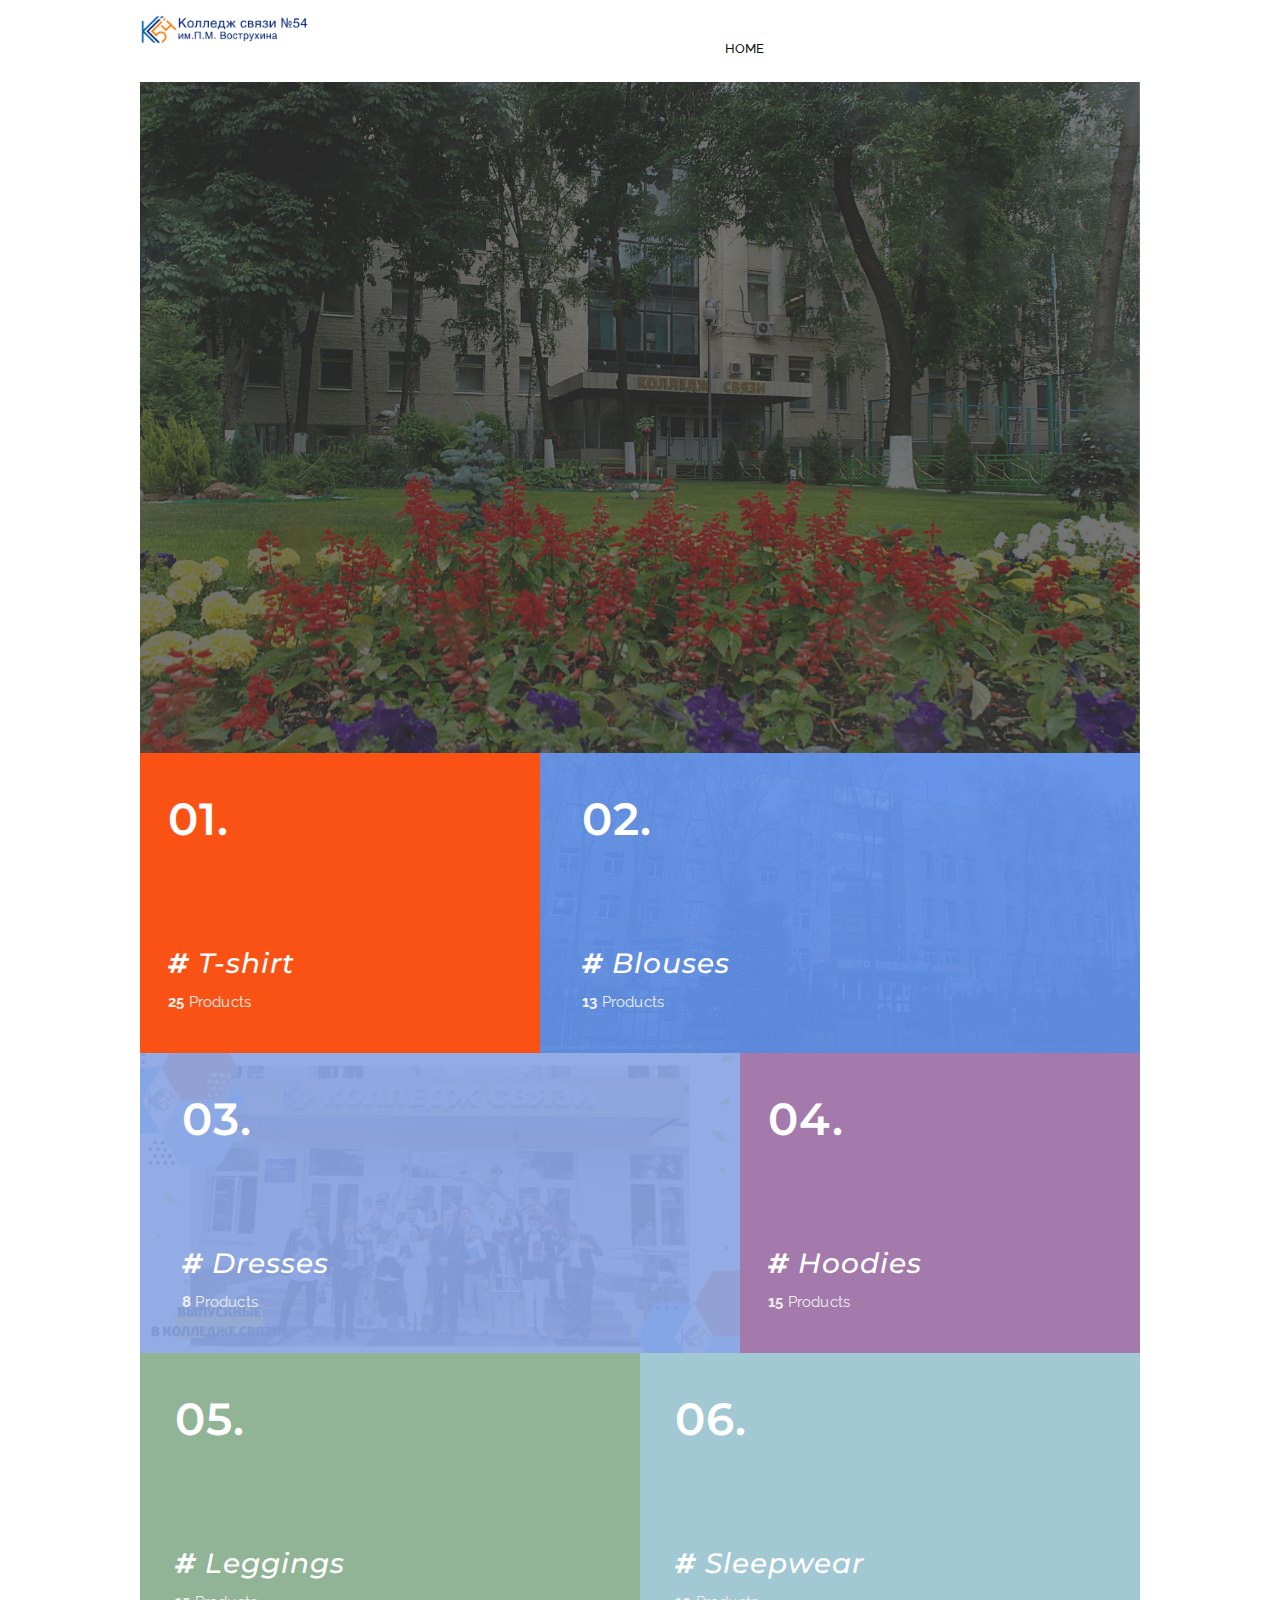
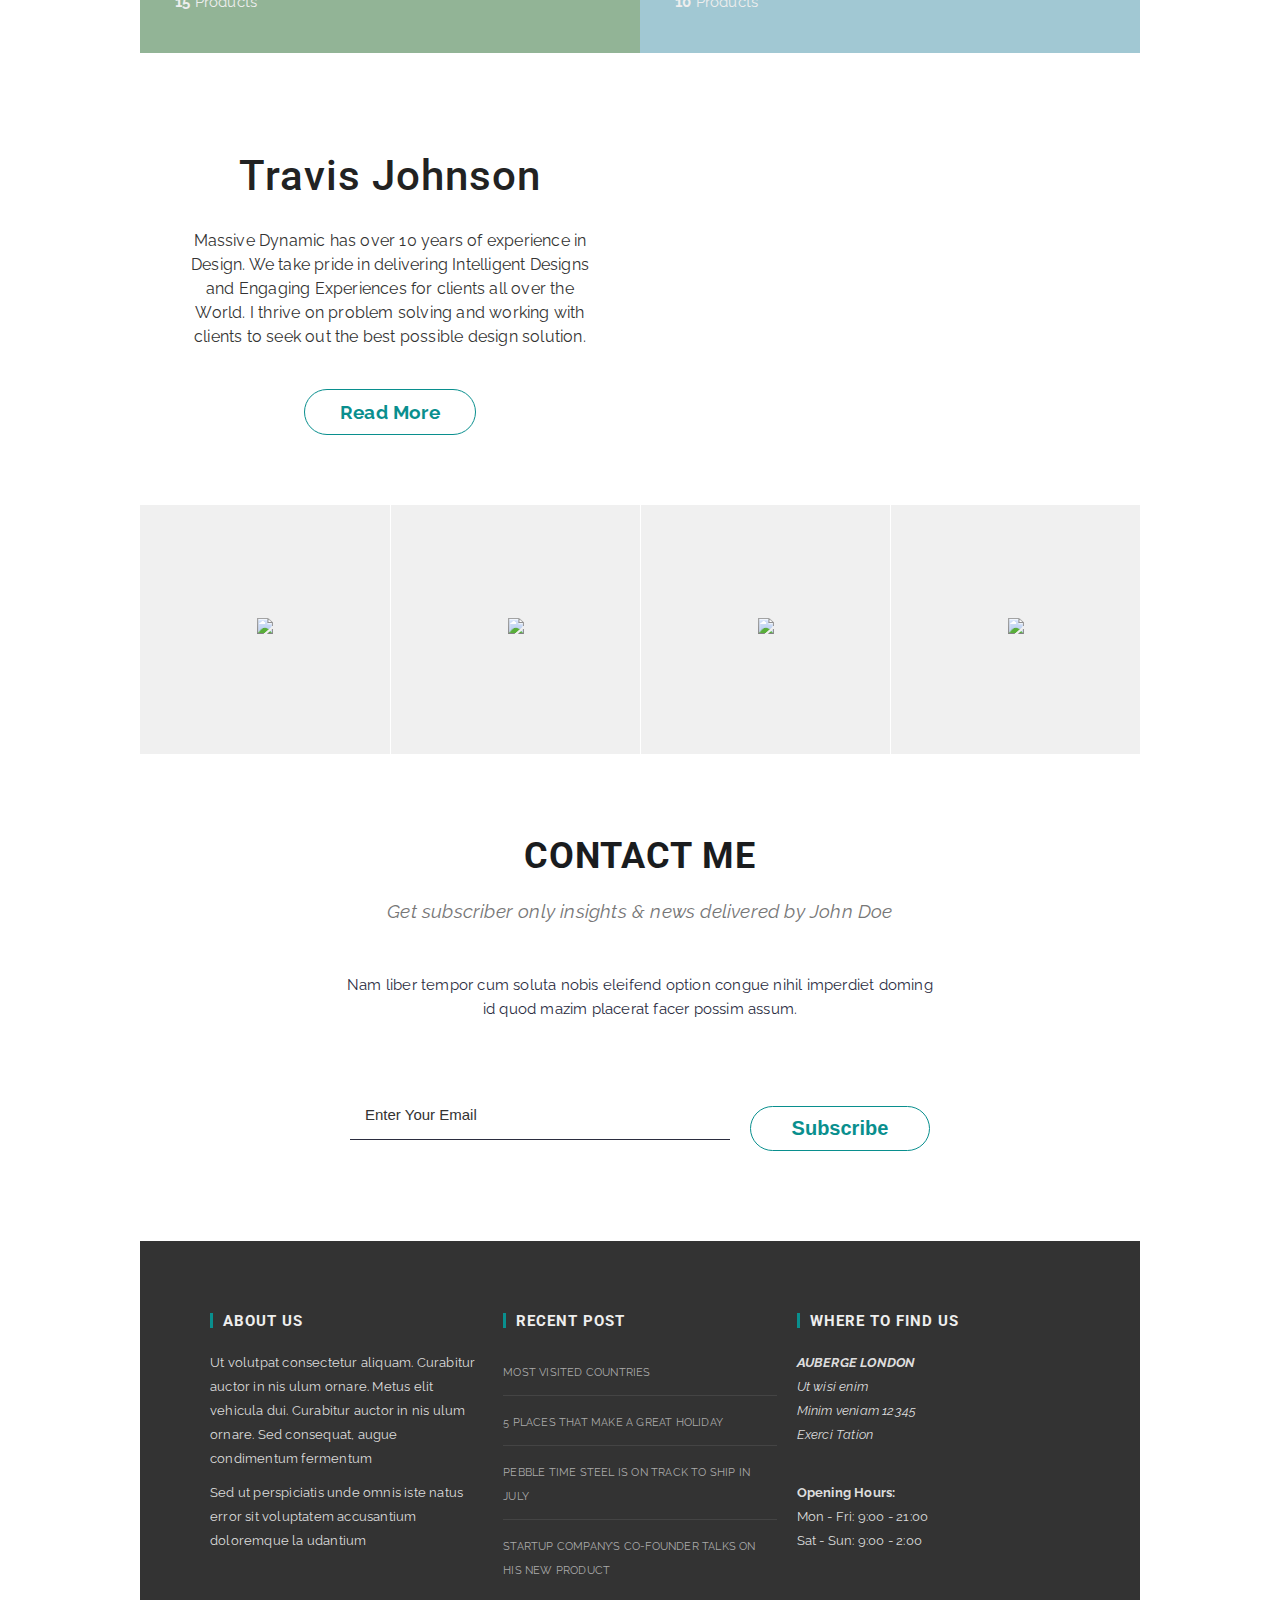
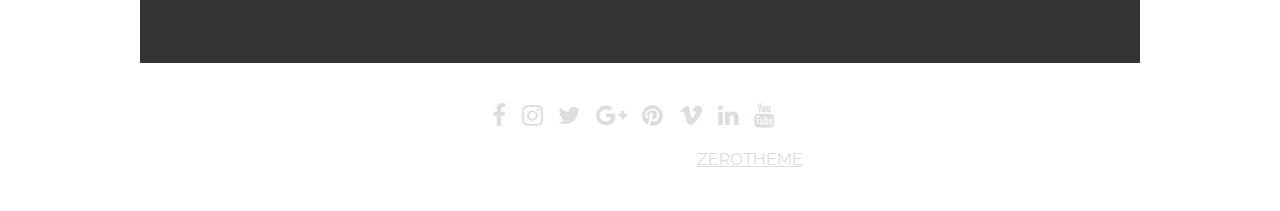
==== zShop/index.html @ c6987dab "u" ====
<!DOCTYPE html>
<!--[if lt IE 7 ]><html class="ie ie6" lang="en"> <![endif]-->
<!--[if IE 7 ]><html class="ie ie7" lang="en"> <![endif]-->
<!--[if IE 8 ]><html class="ie ie8" lang="en"> <![endif]-->
<!--[if (gte IE 9)|!(IE)]><!--><html lang="en"> <!--<![endif]-->
<head>

    <!-- Basic Page Needs
  ================================================== -->
	<meta charset="utf-8">
	<title>zShop</title>
	<meta name="description" content="Free Responsive Html5 Css3 Templates | Zerotheme.com">
	<meta name="author" content="http://www.Zerotheme.com">
	
    <!-- Mobile Specific Metas
	================================================== -->
	<meta name="viewport" content="width=device-width, initial-scale=1, maximum-scale=1">
    
    <!-- CSS
	================================================== -->
  	<link rel="stylesheet" href="css/zerogrid.css">
	<link rel="stylesheet" href="css/style.css">
	
	<!-- Custom Fonts -->
    <link href="font-awesome/css/font-awesome.min.css" rel="stylesheet" type="text/css">
	
	
	<link rel="stylesheet" href="css/menu.css">
	<!-- jQuery Core Javascript -->
	<script src="js/jquery.min.js"></script>
	<script src="js/script.js"></script>
	
	<!-- Owl Stylesheets -->
    <link rel="stylesheet" href="owlcarousel/assets/owl.carousel.min.css">
	
	<!--[if lt IE 8]>
       <div style=' clear: both; text-align:center; position: relative;'>
         <a href="http://windows.microsoft.com/en-US/internet-explorer/Items/ie/home?ocid=ie6_countdown_bannercode">
           <img src="http://storage.ie6countdown.com/assets/100/images/banners/warning_bar_0000_us.jpg" border="0" height="42" width="820" alt="You are using an outdated browser. For a faster, safer browsing experience, upgrade for free today." />
        </a>
      </div>
    <![endif]-->
    <!--[if lt IE 9]>
		<script src="js/html5.js"></script>
		<script src="js/css3-mediaqueries.js"></script>
	<![endif]-->
	
</head>

<body class="home-page">
	<div class="wrap-body">
		
		<header class="main-header">
			<div class="zerogrid">
				<div class="row">
					<div class="col-1-3">
						<a class="site-branding" href="index.html">
							<img src="images/logo54.png"/>	
						</a><!-- .site-branding -->
					</div>
					<div class="col-2-3">
						<!-- Menu-main -->
						<div id='cssmenu' class="align-right">
							<ul>
							   <li class="active"><a href='index.html'><span>Home</span></a></li>
							   <li><a href='single.html'><span>About</span></a></li>
							   <li><a href='archive.html'><span>Blog</span></a></li>
							   <li class='last'><a href='contact.html'><span>Contacts</span></a></li>
							</ul>
						</div>
					</div>
				</div>
			</div>
		</header>
		
		<!--////////////////////////////////////Container-->
		<section id="container" class="zerogrid">
			<div class="wrap-container">
				
				<!-----------------content-box-1-------------------->
				<section class="content-box box-1">
					<div class="wrap-box"><!--Start Box-->
						<div id="owl-travel" class="owl-carousel">
							<div class="item">
								<img src="images/college.jpg"/>	
							</div>
							<div class="item">
								<img src="images/colege2.jpg"/>	
							</div>
						</div>
					</div>
				</section>
				
				<!-----------------content-box-2-------------------->
				<section class="content-box box-2">
					<div class="wrap-box"><!--Start Box-->
						<div class="row">
							<div class="col-2-5 box-item">
								<a class="box-item-inner" href="single.html">
									<div class="box-item-image gradient-1" style="background-image: url('images/сщ.jpg')"></div>
									<h3 class="sub-title">01.</h3>
									<div class="box-item-detail">
										<h2 class="title"><strong>#</strong> T-shirt</h2>
										<p><strong>25</strong> Products</p>
									</div>
								</a>
							</div>
							<div class="col-3-5 box-item">
								<a class="box-item-inner" href="single.html">
									<div class="box-item-image gradient-2" style="background-image: url('images/2.jpg')"></div>
									<h3 class="sub-title">02.</h3>
									<div class="box-item-detail">
										<h2 class="title"><strong>#</strong> Blouses</h2>
										<p><strong>13</strong> Products</p>
									</div>
								</a>
							</div>
							<div class="col-3-5 box-item">
								<a class="box-item-inner" href="single.html">
									<div class="box-item-image gradient-3" style="background-image: url('images/3.jpg')"></div>
									<h3 class="sub-title">03.</h3>
									<div class="box-item-detail">
										<h2 class="title"><strong>#</strong> Dresses</h2>
										<p><strong>8</strong> Products</p>
									</div>
								</a>
							</div>
							<div class="col-2-5 box-item">
								<a class="box-item-inner" href="single.html">
									<div class="box-item-image gradient-4" style="background-image: url('images/4.jpg')"></div>
									<h3 class="sub-title">04.</h3>
									<div class="box-item-detail">
										<h2 class="title"><strong>#</strong> Hoodies</h2>
										<p><strong>15</strong> Products</p>
									</div>
								</a>
							</div>
							<div class="col-1-2 box-item">
								<a class="box-item-inner" href="single.html">
									<div class="box-item-image gradient-5" style="background-image: url('images/5.jpg')"></div>
									<h3 class="sub-title">05.</h3>
									<div class="box-item-detail">
										<h2 class="title"><strong>#</strong> Leggings</h2>
										<p><strong>15</strong> Products</p>
									</div>
								</a>
							</div>
							<div class="col-1-2 box-item">
								<a class="box-item-inner" href="single.html">
									<div class="box-item-image gradient-6" style="background-image: url('images/6.jpg')"></div>
									<h3 class="sub-title">06.</h3>
									<div class="box-item-detail">
										<h2 class="title"><strong>#</strong> Sleepwear</h2>
										<p><strong>10</strong> Products</p>
									</div>
								</a>
							</div>
						</div>
					</div>
				</section>
				
				<!-----------------content-box-3-------------------->
				<section class="content-box box-3 box-style-1">
					<div class="row wrap-box"><!--Start Box-->
						<div class="col-1-2">
							<div class="wrap-col">
								<div class="box-text">
									<h1>Travis Johnson</h1>
									<p class="lead">Massive Dynamic has over 10 years of experience in Design. We take pride in delivering Intelligent Designs and Engaging Experiences for clients all over the World. I thrive on problem solving and working with clients to seek out the best possible design solution.</p>
									<a class="button button-skin">Read More</a>
								</div>
							</div>
						</div>
						
					</div>
				</section>
				
				<!-----------------content-box-4-------------------->
				<section class="content-box box-4">
					<div class="row wrap-box"><!--Start Box-->
						<div class="col-full">
							<div class="col-1-4 portfolio-box">
								<a class="" href="#">
									<div class="portfolio-caption">
										<div class="portfolio-image"><img src="images/brand.png"/></div>
										<div class="portfolio-title">Branding Title</div>
									</div>
								</a>
							</div>
							<div class="col-1-4 portfolio-box">
								<a class="" href="#">
									<div class="portfolio-caption">
										<div class="portfolio-image"><img src="images/brand.png"/></div>
										<div class="portfolio-title">Branding Title</div>
									</div>
								</a>
							</div>
							<div class="col-1-4 portfolio-box">
								<a class="" href="#">
									<div class="portfolio-caption">
										<div class="portfolio-image"><img src="images/brand.png"/></div>
										<div class="portfolio-title">Branding Title</div>
									</div>
								</a>
							</div>
							<div class="col-1-4 portfolio-box">
								<a class="" href="#">
									<div class="portfolio-caption">
										<div class="portfolio-image"><img src="images/brand.png"/></div>
										<div class="portfolio-title">Branding Title</div>
									</div>
								</a>
							</div>
						</div>
					</div>
				</section>
				
				<!-----------------content-box-5-------------------->
				<section class="content-box box-5 box-style-3">
					<div class="row wrap-box"><!--Start Box-->
						<div class="col-full">
							<div class="box-text">
								<div class="heading">
									<h2>Contact Me</h2>
									<span class="intro">Get subscriber only insights & news delivered by John Doe</span>
								</div>
								<div class="content">
									<p>Nam liber tempor cum soluta nobis eleifend option congue nihil imperdiet doming<br> id quod mazim placerat facer possim assum. </p>
									<div class="subscribe-form">
										<form name="form1" id="subs_form" method="post" action="contact.php">
											<label class="row">
												<div class="col-2-3">
													<div class="wrap-col">
														<input type="text" name="name" id="name" placeholder="Enter Your Email" required="required" />
													</div>
												</div>
												<div class="col-1-3">
													<div class="wrap-col">
														<input class="button button-skin button-subscribe" type="submit" name="Submit" value="Subscribe">
													</div>
												</div>
											</label>
										</form>
									</div>
								</div>
							</div>
						</div>
					</div>
				</section>
			</div>
		</section>
		
		<!--////////////////////////////////////Footer-->
		<footer>
			<div class="zerogrid">
				<div class="wrap-footer">
					<div class="row">
						<div class="col-1-3 col-footer-1">
							<div class="wrap-col">
								<h3 class="widget-title">About Us</h3>
								<p>Ut volutpat consectetur aliquam. Curabitur auctor in nis ulum ornare. Metus elit vehicula dui. Curabitur auctor in nis ulum ornare. Sed consequat, augue condimentum fermentum</p>
								<p>Sed ut perspiciatis unde omnis iste natus error sit voluptatem accusantium doloremque la udantium</p>
							</div>
						</div>
						<div class="col-1-3 col-footer-2">
							<div class="wrap-col">
								<h3 class="widget-title">Recent Post</h3>
								<ul>
									<li><a href="#">MOST VISITED COUNTRIES</a></li>
									<li><a href="#">5 PLACES THAT MAKE A GREAT HOLIDAY</a></li>
									<li><a href="#">PEBBLE TIME STEEL IS ON TRACK TO SHIP IN JULY</a></li>
									<li><a href="#">STARTUP COMPANY’S CO-FOUNDER TALKS ON HIS NEW PRODUCT</a></li>
								</ul>
							</div>
						</div>
						<div class="col-1-3 col-footer-3">
							<div class="wrap-col">
								<h3 class="widget-title">Where to Find Us</h3>
								<div class="row">
									<address>
										<strong>AUBERGE LONDON</strong>
										<br>
										Ut wisi enim
										<br>
										Minim veniam 12345
										<br>
										Exerci Tation
									</address><br>
									<p>
										<strong>Opening Hours:</strong>
										<br>
										Mon - Fri: 9:00 - 21:00
										<br>
										Sat - Sun: 9:00 - 2:00
									</p>
								</div>
							</div>
						</div>
					</div>
				</div>
				<div class="bottom-footer">
					<div class="bottom-social">
						<a href="#"><i class="fa fa-facebook"></i></a>
						<a href="#"><i class="fa fa-instagram"></i></a>
						<a href="#"><i class="fa fa-twitter"></i></a>
						<a href="#"><i class="fa fa-google-plus"></i></a>
						<a href="#"><i class="fa fa-pinterest"></i></a>
						<a href="#"><i class="fa fa-vimeo"></i></a>
						<a href="#"><i class="fa fa-linkedin"></i></a>
						<a href="#"><i class="fa fa-youtube"></i></a>
					</div>
					<div class="copyright">
						Copyright @ - Designed by <a href="https://www.zerotheme.com">ZEROTHEME</a>
					</div>
				</div>
			</div>
		</footer>
		
	</div>
	
	
	<!-- Owl Carusel JavaScript -->
	<script src="owlcarousel/owl.carousel.js"></script>
	<script>
	$(document).ready(function() {
	  $("#owl-travel").owlCarousel({
		autoplay:true,
		autoplayTimeout:3000,
		loop:true,
		items : 1,
		nav:true,
		navText: ['<i class="fa fa-chevron-left fa-2x"></i>', '<i class="fa fa-chevron-right fa-2x"></i>'],
		pagination:false
	  });
	});
	</script>
	
</body>
</html>
---- zShop/css/zerogrid.css ----
/*
Zerotheme.com | Free Html5 Responsive Templates
Zerogrid - A Single Grid System for Responsive Design
Author: Kimmy
Version : 3.0
Author URI: http://www.zerotheme.com/
*/
/* -------------------------------------------- */
/* ------------------Grid System--------------- */ 
.zerogrid{ width: 1000px; position: relative; margin: 0 auto; padding: 0px;}
.zerogrid:after { content: "\0020"; display: block; height: 0; clear: both; visibility: hidden; }

.zerogrid .f-right{float: right!important;}
.zerogrid .f-left{float: left!important;}

.zerogrid .row{}
.zerogrid .row:before,.row:after { content: '\0020'; display: block; overflow: hidden; visibility: hidden; width: 0; height: 0; }
.zerogrid .row:after{clear: both; }
.zerogrid .row{zoom: 1;}

.zerogrid .wrap-col{margin:10px;}

.zerogrid .col-1-2, .zerogrid .col-1-3, .zerogrid .col-2-3, .zerogrid .col-1-4, .zerogrid .col-2-4, .zerogrid .col-3-4, .zerogrid .col-1-5, .zerogrid .col-2-5, .zerogrid .col-3-5, .zerogrid .col-4-5, .zerogrid .col-1-6, .zerogrid .col-2-6, .zerogrid .col-3-6, .zerogrid .col-4-6, .zerogrid .col-5-6{float:left; display: inline-block;}

.zerogrid .col-full{width:100%;}

.zerogrid .col-1-2,.zerogrid .col-1-2-fixed{width:50%;}
.zerogrid .offset-1-2{margin-left: 50%;}

.zerogrid .col-1-3,.zerogrid .col-1-3-fixed{width:33.33%;}
.zerogrid .col-2-3,.zerogrid .col-2-3-fixed{width:66.66%;}
.zerogrid .offset-1-3{margin-left: 33.33%;}
.zerogrid .offset-2-3{margin-left: 66.66%;}

.zerogrid .col-1-4,.zerogrid .col-1-4-fixed{width:25%;}
.zerogrid .col-2-4,.zerogrid .col-2-4-fixed{width:50%;}
.zerogrid .col-3-4,.zerogrid .col-3-4-fixed{width:75%;}
.zerogrid .offset-1-4{margin-left: 25%;}
.zerogrid .offset-2-4{margin-left: 50%;}
.zerogrid .offset-3-4{margin-left: 75%;}

.zerogrid .col-1-5,.zerogrid .col-1-5-fixed{width:20%;}
.zerogrid .col-2-5,.zerogrid .col-2-5-fixed{width:40%;}
.zerogrid .col-3-5,.zerogrid .col-3-5-fixed{width:60%;}
.zerogrid .col-4-5,.zerogrid .col-4-5-fixed{width:80%;}
.zerogrid .offset-1-5{margin-left: 20%;}
.zerogrid .offset-2-5{margin-left: 40%;}
.zerogrid .offset-3-5{margin-left: 60%;}
.zerogrid .offset-4-5{margin-left: 80%;}

.zerogrid .col-1-6,.zerogrid .col-1-6-fixed{width:16.66%;}
.zerogrid .col-2-6,.zerogrid .col-2-6-fixed{width:33.33%;}
.zerogrid .col-3-6,.zerogrid .col-3-6-fixed{width:50%;}
.zerogrid .col-4-6,.zerogrid .col-4-6-fixed{width:66.66%;}
.zerogrid .col-5-6,.zerogrid .col-5-6-fixed{width:83.33%;}
.zerogrid .offset-1-6{margin-left: 16.66%;}
.zerogrid .offset-2-6{margin-left: 33.33%;}
.zerogrid .offset-3-6{margin-left: 50%;}
.zerogrid .offset-4-6{margin-left: 66.66%;}
.zerogrid .offset-5-6{margin-left: 83.33%;}

@media only screen and (min-width: 960px) and (max-width: 1199px) {
	.zerogrid{width:960px;}
}

@media only screen and (min-width: 768px) and (max-width: 959px) {
	.zerogrid{width:768px;}
}

@media only screen and (max-width: 767px) {
	.zerogrid, .zerogrid .col-1-2, .zerogrid .col-1-3, .zerogrid .col-2-3, .zerogrid .col-1-4, .zerogrid .col-2-4, .zerogrid .col-3-4, .zerogrid .col-1-5, .zerogrid .col-2-5, .zerogrid .col-3-5, .zerogrid .col-4-5, .zerogrid .col-1-6, .zerogrid .col-2-6, .zerogrid .col-3-6, .zerogrid .col-4-6, .zerogrid .col-5-6{width:100%;}
	
	.zerogrid .offset-1-2, .zerogrid .offset-1-3, .zerogrid .offset-2-3, .zerogrid .offset-1-4, .zerogrid .offset-2-4, .zerogrid .offset-3-4, .zerogrid .offset-1-5, .zerogrid .offset-2-5, .zerogrid .offset-3-5, .zerogrid .offset-4-5, .zerogrid .offset-1-6, .zerogrid .offset-2-6, .zerogrid .offset-3-6, .zerogrid .offset-4-6, .zerogrid .offset-5-6{margin-left:0;}
}
---- zShop/css/style.css ----
/*
Zerotheme.com | Free Html5 Responsive Templates
Author URI: http://www.zerotheme.com/
*/

@import url('https://fonts.googleapis.com/css?family=Raleway:400,500,600,700,800,900');
@import url('https://fonts.googleapis.com/css?family=Roboto:300,400,500,700');
@import url('https://fonts.googleapis.com/css?family=Montserrat');
/* ---------------------------------------------------------------------------- */
/* ------------------------------------Reset----------------------------------- */
/* ---------------------------------------------------------------------------- */
a,abbr,acronym,address,applet,article,aside,audio,b,blockquote,big,body,center,canvas,caption,cite,code,command,datalist,dd,del,details,dfn,dl,div,dt,em,embed,fieldset,figcaption,figure,font,footer,form,h1,h2,h3,h4,h5,h6,header,hgroup,html,i,iframe,img,ins,kbd,keygen,label,legend,li,meter,nav,object,ol,output,p,pre,progress,q,s,samp,section,small,span,source,strike,strong,sub,sup,table,tbody,tfoot,thead,th,tr,tdvideo,tt,u,ul,var{background:transparent;border:0 none;font-size:100%;margin:0;padding:0;border:0;outline:0;vertical-align:top;}ol, ul {list-style:none;}blockquote, q {quotes:none;}table, table td {padding:0;border:none;border-collapse:collapse;}img {vertical-align:top;}embed {vertical-align:top;}
article, aside, audio, canvas, command, datalist, details, embed, figcaption, figure, footer, header, hgroup, keygen, meter, nav, output, progress, section, source, video {display:block;}
mark, rp, rt, ruby, summary, time {display:inline;}
input, textarea {border:0; padding:0; margin:0; outline: 0;}
iframe {border:0; margin:0; padding:0;}
input, textarea, select {margin:0; padding:0px;}


/* ---------------------------------------------------------------------------- */
/* ---------------------------------------------------------------------------- */
/* ---------------------------------------------------------------------------- */
* {
  -webkit-box-sizing: border-box;
     -moz-box-sizing: border-box;
          box-sizing: border-box;
}

/* ---------------------------------------------------------------------------- */
/* ---------------------------------------------------------------------------- */
/* ---------------------------------------------------------------------------- */

html { -webkit-text-size-adjust: none;}
.video embed,.video object,.video iframe { width: 100%;  height: auto;}
img{max-width:100%;	height: auto;width: auto\9; /* ie8 */}

a{color: #888;text-decoration: none;-webkit-transition: all .2s ease-in-out;-moz-transition: all .2s ease-in-out;transition: all .2s ease-in-out;}
a:hover {color: #131313; text-decoration: none;}

h1, h2 	{font-size: 25px;line-height: 30px;}
h3, h4	{font-size: 20px;line-height: 20px;}
h5, h6	{font-size: 16px;line-height: 16px;}
h1,h2,h3,h4,h5,h6 {letter-spacing: 1px;line-height: 1.2;font-family: 'Roboto', sans-serif;}

p{margin: 10px 0;}


label {cursor:pointer;margin:5px 0;display:block;font-weight:bold;}
input {display:block;width:100%;color:#222;border:1px solid #d1d1d1;padding:15px;margin: 5px 0 20px 0;font-size: 15px;}
textarea {display:block;width:100%;height:250px;background-color:#fff; color:#222;border:1px solid #d1d1d1;padding:10px;margin: 5px 0 20px 0;}

input:not([type]), input[type="color"], input[type="email"], input[type="number"], input[type="password"], input[type="tel"], input[type="url"], input[type="text"], input[type="search"], textarea, .form-control, select {
	border-radius: 0 0 0 0;
    box-shadow: none;
    display: block;
    font-weight: normal;
    line-height: 1.2;
    outline: medium none;
    transition: border-color 0.2s ease-in-out 0s, color 0.2s ease-in-out 0s;
    width: 100%;
}

.t-center{text-align: center !important;}
.t-left{text-align: left;}
.t-right{text-align: right;}
.f-right{float: right;}
.f-left{float: left;}

.post{}
.post:after, .post:before, article:after, article:before, section:after, section:before{clear: both; content: '\0020'; display: block; visibility: hidden; width: 0; height: 0;}
.post img{margin: 30px 0;}

.clear{content: "\0020"; display: block; height: 0; clear: both; visibility: hidden; }
.clearfix:after, .clearfix:before{clear: both; content: '\0020'; display: block; visibility: hidden; width: 0; height: 0;}

.list-inline li{display: inline-block;}

/* --Line-- */
hr.line { margin: 15px 0; padding: 0; max-width: 80px;border: 0; border-top: solid 1px #fff;}

/* ---------------------------------------------------------------------------- */
/* ------------------------------------Html-Body------------------------------- */
/* ---------------------------------------------------------------------------- */
html, body {width:100%; padding:0; margin:0;}
body {font: 14px/25px Arial, Helvetica, sans-serif;font-family: 'Raleway', sans-serif;background: #fff;color: #666;font-size: 15px;line-height: 1.6em;letter-spacing: .2px;}
body .wrap-body{}
body .wrap-body {background-image: url(../images/bg3.jpg);background-position: center center;background-repeat: no-repeat;background-attachment: fixed;background-size: cover;color:#fff;position: relative;}
/* body .wrap-body:before {content:"";display: block;height: 100%;position: absolute;top: 0;left: 0;width: 100%;visibility: visible;background-color: rgba(0, 0, 0, .6);} */

.widget-title{position: relative;letter-spacing: 1px;font-weight: bold;text-transform: uppercase;line-height: 1.38;margin-bottom: 20px;font-size: 15px;color: #eee;padding-left: 13px;}

.widget-title:before {background-color: #098F8E;content: "";height: 1em;left: 0;margin-top: -0.5em;position: absolute;top: 50%;width: 3px;}

/* ---------------------------------------------------------------------------- */
/* -------------------------------------Header--------------------------------- */
/* ---------------------------------------------------------------------------- */
header{padding: 15px 0px;}

a.site-branding {text-align: center;color: #888;height: auto;padding: 0;display: inline-block;}
a.site-branding img{max-width: 170px;}
.main-header h1.site-title, .main-header .site-title a {letter-spacing: 2px;color: #131313;margin: 0;text-transform: uppercase;font-size: 39px;font-weight: 300;line-height: 1;}
p.site-description{margin: 0;font-size: 16px;}
@media  (max-width: 767px){
	a.site-branding {margin-bottom: 10px;}
}
/* ---------------------------------------------------------------------------- */
/* -------------------------------------Container------------------------------ */
/* ---------------------------------------------------------------------------- */
#container {}
#container .wrap-container{background: #fff;}

/* ---content-box--- */
.content-box {}
.content-box .wrap-box {padding: auto; position: relative;}

.box-text{padding: 60px;}
.box-image{background-position: center center;background-size: cover;display: block;height: 100%;width: 100%;opacity: 1;z-index: 1;}

.heading{margin: 20px 0 30px;}
.heading h2{color: #fff;font-size: 36px;margin-bottom: 20px;text-transform: uppercase;}
.heading .prefix {float: left;font-size: 72px;font-weight: 500;line-height: 65px;margin-right: 10px;font-family: 'Poppins', sans-serif;}
.heading .intro {color: #777;font-size: 19px;font-style: italic;}

.content-box .content{margin-bottom: 20px;}

.content-box.box-style-1{background:#fff url(../images/model.png) no-repeat 100% 100%; color: #333;}
.content-box.box-style-2{background: url(../images/bg-5.jpg) 50% 50% no-repeat;color:#fff;position: relative;}
.content-box.box-style-2:before {content:"";display: block;height: 100%;position: absolute;top: 0;left: 0;width: 100%;visibility: visible;background-color: rgba(0, 0, 0, .8);}
.content-box.box-style-3{background: url(../images/world-map.png) center center no-repeat;background-size: cover;position: relative;}
.content-box.box-style-3:before {content:"";display: block;height: 100%;position: absolute;top: 0;left: 0;width: 100%;visibility: visible;background-color: rgba(255, 255, 255, .65);}

.content-box .bg-2{background:#098F8E;}
.content-box .bg-3{background: rgba(0, 0, 0, .65);}

.content-box.box-2 .box-item{display: block;position: relative;margin: auto;overflow: hidden;height: 300px;cursor:pointer}
.content-box.box-2 .box-item-inner{display: block;width: 100%;height: 100%;z-index: 3;}
.content-box.box-2 .box-item h3.sub-title,
.content-box.box-2 .box-item .box-item-detail{position: absolute;left: 7%;width: 91%;}

.content-box.box-2 .box-item-image{position: relative;background-position: center center;background-size: cover;height: 100%;width: 100%;z-index: 1;}
.content-box.box-2 .box-item-image:before{position: absolute; content: ""; width: 100%; height: 100%;background-color: rgba(36, 41, 67, 0.25);}
.content-box.box-2 .box-item-image:after{position: absolute; content: ""; width: 100%; height: 100%;opacity: 0.9;-webkit-transition: all .3s ease-in-out;-moz-transition: all .3s ease-in-out;transition: all .3s ease-in-out;}
.content-box.box-2 .box-item-image.gradient-1:after{background: OrangeRed;}
.content-box.box-2 .box-item-image.gradient-2:after{background: CornflowerBlue;}
.content-box.box-2 .box-item-image.gradient-3:after{background: #8ea9e8;}
.content-box.box-2 .box-item-image.gradient-4:after{background: #A071A7;}
.content-box.box-2 .box-item-image.gradient-5:after{background: #8CB18F;}
.content-box.box-2 .box-item-image.gradient-6:after{background: #9CC8D3;}

.content-box.box-2 .box-item:hover .box-item-image:after{opacity: 0}

.content-box.box-2 .box-item h3.sub-title,
.content-box.box-2 .box-item h2.title{color: #fff;font-family: "Montserrat",sans-serif;}
.content-box.box-2 .box-item h3.sub-title{font-weight: 600; font-size: 45px;margin: 0;top: 13%;z-index: 3;}
.content-box.box-2 .box-item .box-item-detail{bottom: 13%;z-index: 3;}
.content-box.box-2 .box-item .box-item-detail p{margin: 0;color: #eee;font-size: 15px;}
.content-box.box-2 .box-item h2.title{font-weight: 500;margin: 0 0 10px;font-size: 28px;font-style: italic}
@media(max-width:767px){
	.content-box.box-2 .box-item{border: none;}
}
@media(max-width:500px){
	.content-box.box-2 .box-item h3.sub-title{font-size: 50px;}
	.content-box.box-2 .box-item h2.title{font-size: 30px;}
	.content-box.box-2 .box-item .box-item-detail p{font-size: 13px;}
}

.content-box.box-3 {text-align: center;}
.content-box.box-3 .box-text{padding: 60px 40px;}
.content-box.box-3 h1{font-size: 42px;color: #222;line-height: 1.1;margin: 30px 0;font-weight: 500;font-family: 'Roboto', sans-serif;}
.content-box.box-3 .lead {font-size: 16px;}
@media  (max-width: 767px){
	.content-box.box-3 .box-text{padding: 40px; text-align: initial;}
}

.content-box.box-4{}

.content-box.box-5{color: #2b2d3f;text-align: center;}
.content-box.box-5 .heading h2{color: #1a1c1e;}
.content-box.box-5 .content{max-width: 600px;margin: 50px auto 20px;}
.content-box.box-5 .box-text{}

/* ---MainContent-Article--- */
#main-content{}
#main-content .wrap-content{padding: 30px 0;}



/* ---Article--- */
.single-post{}
.single-post .wrap-post, .comments-are, .contact-form {padding:30px; position: relative;;}
article.single-post{border-bottom: none; padding-bottom: 0;}
article.single-post .wrap-post, .comments-are {padding:30px 20px; position: relative;margin-top: 30px;}
article{background: #ffffff; color: #3F3F3F; margin: 0;/*padding: 0 30px 50px;*/}
article:last-child{border-bottom: none;}
article:after, article:before{clear: both; content: '\0020'; display: block; visibility: hidden; width: 0; height: 0;}
article .heading h2{color: #1a1c1e;}
article .post-thumbnail-wrap {text-align: center;width: 100%;margin-bottom: 10px;}
article .post-thumbnail-wrap img {}
article h2.entry-title{font-size: 53px;margin: 10px 0 0;font-weight: 300;letter-spacing: 2px;line-height: 1.1;}
article h2.entry-title a{color: #131313;}
article h2.entry-title a:hover{color: #555}
article .l-tags{text-align: center; font-size: 11px;}

article .entry-header{margin-bottom: 30px;}
article.single-post .entry-header{margin-bottom: 30px;text-align: center;}
article.single-post .entry-header h1.entry-title{font-size: 40px;line-height: 30px;font-weight: 300;margin: 0;text-transform: uppercase;margin-bottom: 0;line-height: 1.1}
article.single-post .entry-header h1.entry-title a {color: #575756;margin: 0;}
article .entry-title-blog a:hover {color: #628d7c;}

article .entry-header .time {font-family: "Merriweather",Georgia,serif;color: #888;font-size: 17px;padding-bottom: 10px;display: block;}
article .entry-header .cat-links {font-size: 17px;color: #7fcaad;text-transform: uppercase;letter-spacing: 1px;padding-top: 10px;display: block;}

article .entry-header .entry-meta{color: #888;font-size: 17px;}
article .entry-header .entry-meta a {color: #888;}
article .entry-header .entry-meta a:hover {color: #131313;}

article .entry-header .tags-links {display: block;}
article .entry-header .tags-links a{padding: 3px 8px 1px;background: #131313;line-height: 20px;}
article.single-post .entry-header .tags-links {margin-bottom: 70px;}


article .entry-content{text-align: left;}
article.single-post .entry-content{ padding: 40px 120px;}
@media  (max-width: 540px){
	article.single-post .entry-content{ padding: 30px;}
}
article .entry-content p{color: #686868;}
article .entry-content blockquote {border-left: 3px solid #1c7791;margin: 0 50px;font-style: italic;color: #666;padding-left: 20px;}
article .entry-content ol {float: left;text-align: justify;margin: 10px 50px;list-style-type: circle;font-size: 17px;}

.comments-are textarea {height:170px;}

.fix-right {float: right !important;}
@media only screen and (max-width: 767px) {.fix-right {float: none;}}

/* ---------------------------------------------------------------------------- */
/* -------------------------------------Footer--------------------------------- */
/* ---------------------------------------------------------------------------- */
footer{font-size: 13px;color: #ddd;}
footer a{color:#ddd;}
footer a:hover{color:#fff;}
footer ul li {margin-bottom: 5px;border-bottom: 1px solid #555;padding: 10px 0 15px;}
footer i.fa{font-size: 22px;margin-right: 8px;}


footer .wrap-footer{padding: 60px;background: rgba(0, 0, 0, .8);}
footer .wrap-footer ul li {margin-bottom: 5px;padding: 10px 0 15px;}
footer .logo img{max-width: 170px;margin-top: 30px;}
footer .col-footer-1 {}

footer .col-footer-2{}
footer .col-footer-2 ul {padding: 0;}
footer .col-footer-2 ul li {list-style: none;margin-bottom: 5px; border-bottom: 1px solid #444;padding-bottom: 10px;}
footer .col-footer-2 ul li:last-child{border-bottom: none;}
footer .col-footer-2 ul li a{color: #aaa;font-size: 11px;}
footer .col-footer-2 ul li a:hover{color: #eee;}

footer .col-footer-3 a{color: #aaa; background: #202020; padding: 5px 10px;line-height: 2.3;font-size: 14px;text-transform: capitalize;margin-right: 1px;}
footer .col-footer-3 a:hover{color: #fff;background: #000;}

footer .col-footer-4 img{margin-bottom: 20px;}

footer .bottom-social{margin-bottom: 20px;}
footer .bottom-social i.fa{font-size: 24px;margin-right: 12px;}


footer .bottom-footer{text-align: center;padding: 40px 0;color: #fff;}
footer .bottom-footer a{text-decoration: underline}
.copyright{font-size: 17px;}

/* ---------------------------------------------------------------------------- */
/* -------------------------------------Contact-------------------------------- */
/* ---------------------------------------------------------------------------- */
#contact_form, #comment {padding:20px 30px 0;color: #222;}

.contact-form{margin-top: 0;}
.contact-form h3{font-size: 43px; font-weight: 400; color: #222;}

/* ---------------------------------------------------------------------------- */
/* -----------------------------------Subscribe-------------------------------- */
/* ---------------------------------------------------------------------------- */
.subscribe-form{margin-top: 60px;}
.subscribe-form input[type="text"]{background: transparent;border:none;border-bottom: 1px solid #2b2d3f; outline: medium none;box-shadow: none;}
.subscribe-form input::-webkit-input-placeholder,
.subscribe-form input::-webkit-input-placeholder{color: #333;}
/* ---------------------------------------------------------------------------- */
/* -------------------------------------Button--------------------------------- */
/* ---------------------------------------------------------------------------- */
.button{cursor: pointer;font-size: 13px;border:1px solid #ffffff;display: inline-block;text-decoration: none;color: #fff;padding: 10px 15px;-webkit-transition: all .35s;-moz-transition: all .35s;transition: all .35s;}
.button:hover{text-decoration: none; background: #303030;}


.button-skin{background-color: #fff;color: #098F8E;border: 1px solid #098F8E;font-weight: bold;width: auto;padding: 10px 35px;border-radius: 30px;font-size: 19px;margin: 30px 0 0;}
.button-skin:hover{background-color: #098F8E;color: #fff;}

.button-subscribe{width: 100%;font-size: 20px;margin: 15px 0 0;}

/* ---------------------------------------------------------------------------- */
/* ------------------------------Portfolio Box--------------------------------- */
/* ---------------------------------------------------------------------------- */	
.portfolio-box {display: block;position: relative;margin: auto;overflow: hidden;height: 250px;border-bottom: 1px solid rgba(255, 255, 255, 0.3);border-left: 1px solid rgba(255, 255, 255, 0.3);}
.portfolio-box:first-child,
.portfolio-box:nth-child(4n+1) {border-left: none;}
.portfolio-box:nth-child(n+5) {border-bottom: none;}

.portfolio-box .portfolio-caption {display: block;width: 100%;height: 100%;color: rgba(0, 0, 0, 0.7);z-index: 3;background: #F0F0F0;}

.portfolio-box .portfolio-image,
.portfolio-box .portfolio-title{position: absolute;text-align: center;-webkit-transition: all .35s ease-in-out;-moz-transition: all .35s ease-in-out;transition: all .35s ease-in-out;}

.portfolio-box .portfolio-image{top: 50%;transform: translateY(-50%);width: 100%;}
.portfolio-box .portfolio-image img{transition: transform 0.3s ease 0s;}

.portfolio-box .portfolio-title{font-size: 18px;opacity:0;bottom: 0;width: 100%;}

.portfolio-box:hover .portfolio-image img{transform: scale(0.8);}
.portfolio-box:hover .portfolio-title{opacity:1;bottom: 7%;}

@media(min-width:768px) {
    
}

.flex-box{}
.flex-box  .box-image {background-repeat: no-repeat;background-position: center center;background-size: cover;display: block;z-index: 1;width: 100%;height: 100%;}
.flex-box .f-right{order: 2;}

@media(min-width:768px){
	.flex-box {
	  flex-direction: row;
	  -webkit-flex-direction: row;
	  display: flex;
	  display: -webkit-flex;
	  
	}
	.box-text.text-right{text-align: right;}
	.box-text.text-right .content:before,
	.box-text.text-right .content:after{right: 0;}
}
@media(max-width:767px){
	.box-text{text-align: center;}
	.box-text .content:before,
	.box-text .content:after{right: 47%;}
	.flex-box  .box-image {height: 430px;width: 100%;}
}

/* ---------------------------------------------------------------------------- */
/* ----------------------------------Carousel---------------------------------- */
/* ---------------------------------------------------------------------------- */
.owl-nav > div {position: absolute;color:#fff;top: 50%;display: none;}
.owl-nav > div:hover{color: #ccc;}
.owl-carousel:hover .owl-nav div {display: block;}
.owl-nav .owl-prev {left: 3%;}
.owl-nav .owl-next {right: 3%;}
.owl-nav div i {font-size: 40px;margin: -20px 0 0;}
---- zShop/css/menu.css ----
#cssmenu {
  width: auto;
  padding: 0;
  line-height: 1;
  display: block;
  position: relative;
  z-index: 9999;
  margin-top: 15px;
}
#cssmenu ul {
  list-style: none;
  margin: 0;
  padding: 0;
  display: block;
}
#cssmenu ul:after,
#cssmenu:after {
  content: " ";
  display: block;
  font-size: 0;
  height: 0;
  clear: both;
  visibility: hidden;
}
#cssmenu ul li {
  margin: 0 20px 0 0;
  padding: 0;
  display: block;
  position: relative;
}
#cssmenu ul li a {
  font-size: 13px;
  text-decoration: none;
  display: block;
  margin: 0;
  -webkit-transition: color .2s ease;
  -moz-transition: color .2s ease;
  -ms-transition: color .2s ease;
  -o-transition: color .2s ease;
  transition: color .2s ease;
  -webkit-box-sizing: border-box;
  -moz-box-sizing: border-box;
  box-sizing: border-box;
}
#cssmenu ul li ul {
  position: absolute;
  left: -9999px;
  top: auto;
}
#cssmenu ul li ul li {
  max-height: 0;
  margin: 0;
  position: absolute;
  -webkit-transition: max-height 0.4s ease-out;
  -moz-transition: max-height 0.4s ease-out;
  -ms-transition: max-height 0.4s ease-out;
  -o-transition: max-height 0.4s ease-out;
  transition: max-height 0.4s ease-out;
  background: #ffffff;
}
#cssmenu ul li ul li.has-sub:after {
  display: block;
  position: absolute;
  content: "";
  height: 10px;
  width: 10px;
  border-radius: 5px;
  background: #000000;
  z-index: 1;
  top: 13px;
  right: 15px;
}
#cssmenu.align-right ul li ul li.has-sub:after {
  right: auto;
  left: 15px;
}
#cssmenu ul li ul li.has-sub:before {
  display: block;
  position: absolute;
  content: "";
  height: 0;
  width: 0;
  border: 3px solid transparent;
  border-left-color: #ffffff;
  z-index: 2;
  top: 15px;
  right: 15px;
}
#cssmenu.align-right ul li ul li.has-sub:before {
  right: auto;
  left: 15px;
  border-left-color: transparent;
  border-right-color: #ffffff;
}
#cssmenu ul li ul li a {
  font-weight: 400;
  text-transform: none;
  color: #000000;
  letter-spacing: 0;
  display: block;
  width: 170px;
  padding: 11px 10px 11px 20px;
}
#cssmenu ul li ul li:hover > a,
#cssmenu ul li ul li.active > a {
  color: #000;
}
#cssmenu ul li ul li:hover:after,
#cssmenu ul li ul li.active:after {
  background: #000;
}
#cssmenu ul li ul li:hover > ul {
  left: 100%;
  top: 0;
}
#cssmenu ul li ul li:hover > ul > li {
  max-height: 72px;
  position: relative;
}
#cssmenu > ul > li {
  float: left;
}
#cssmenu.align-center > ul > li {
  float: none;
  display: inline-block;
}
#cssmenu.align-center > ul {
  text-align: center;
}
#cssmenu.align-center ul ul {
  text-align: left;
}
#cssmenu.align-right > ul {
  float: right;
}
#cssmenu.align-right > ul > li:hover > ul {
  left: auto;
  right: 0;
}
#cssmenu.align-right ul ul li:hover > ul {
  right: 100%;
  left: auto;
}
#cssmenu.align-right ul ul li a {
  text-align: right;
}
#cssmenu > ul > li:after {
  content: "";
  display: block;
  position: absolute;
  width: 100%;
  height: 0;
  top: 0;
  z-index: 0;
  background: #ffffff;
  -webkit-transition: height .2s;
  -moz-transition: height .2s;
  -ms-transition: height .2s;
  -o-transition: height .2s;
  transition: height .2s;
}
#cssmenu > ul > li.has-sub > a {
  padding-right: 40px;
}
#cssmenu > ul > li.has-sub > a:after {
  display: block;
  content: "";
  background: #fff;
  height: 12px;
  width: 12px;
  position: absolute;
  border-radius: 13px;
  right: 14px;
  top: 16px;
}
#cssmenu > ul > li.has-sub > a:before {
  display: block;
  content: "";
  border: 4px solid transparent;
  border-top-color: #333;
  z-index: 2;
  height: 0;
  width: 0;
  position: absolute;
  right: 16px;
  top: 21px;
}
#cssmenu > ul > li > a {
  color: #fff;
  padding: 12px 20px;
  text-transform: uppercase;
  z-index: 2;
  font-weight: 500;
  position: relative;
}
#cssmenu > ul > li:hover:after,
#cssmenu > ul > li.active:after {
  height: 100%;
}
#cssmenu > ul > li:hover > a,
#cssmenu > ul > li.active > a {
  color: #131313;
}
#cssmenu > ul > li:hover > a:after,
#cssmenu > ul > li.active > a:after {
  background: #000000;
}
#cssmenu > ul > li:hover > a:before,
#cssmenu > ul > li.active > a:before {
  border-top-color: #ffffff;
}
#cssmenu > ul > li:hover > ul {
  left: 0;
}
#cssmenu > ul > li:hover > ul > li {
  max-height: 72px;
  position: relative;
  background: #ffffff;
}
#cssmenu > ul > li > ul > li:hover > ul > li{ background: #ffffff;}
#cssmenu > ul > li:hover > ul > li a{
	 color: #333;
}
#cssmenu #menu-button {
  display: none;
}
#cssmenu > ul > li > a {
  display: block;
}
#cssmenu > ul > li {
  width: auto;
}
#cssmenu > ul > li > ul {
  width: 170px;
  display: block;
}
#cssmenu > ul > li > ul > li {
  width: 170px;
  display: block;
}
@media all and (max-width: 800px), only screen and (-webkit-min-device-pixel-ratio: 2) and (max-width: 1024px), only screen and (min--moz-device-pixel-ratio: 2) and (max-width: 1024px), only screen and (-o-min-device-pixel-ratio: 2/1) and (max-width: 1024px), only screen and (min-device-pixel-ratio: 2) and (max-width: 1024px), only screen and (min-resolution: 192dpi) and (max-width: 1024px), only screen and (min-resolution: 2dppx) and (max-width: 1024px) {
	#cssmenu{background: #fff;}
  #cssmenu > ul {
    max-height: 0;
    overflow: hidden;
    -webkit-transition: max-height 0.35s ease-out;
    -moz-transition: max-height 0.35s ease-out;
    -ms-transition: max-height 0.35s ease-out;
    -o-transition: max-height 0.35s ease-out;
    transition: max-height 0.35s ease-out;
  }
  #cssmenu > ul > li > ul {
    width: 100%;
    display: block;
  }
  #cssmenu.align-right ul li a {
    text-align: left;
  }
  #cssmenu > ul > li > ul > li {
    width: 100%;
    display: block;
  }
  #cssmenu.align-right ul ul li a {
    text-align: left;
  }
  #cssmenu > ul > li > ul > li > a {
    width: 100%;
    display: block;
  }
  #cssmenu ul li ul li a {
    width: 100%;
  }
  #cssmenu.align-center > ul {
    text-align: left;
  }
  #cssmenu.align-center > ul > li {
    display: block;
  }
  #cssmenu > ul.open {
    max-height: 1000px;
    border-top: 1px solid rgba(110, 110, 110, 0.25);
  }
  #cssmenu ul {
    width: 100%;
  }
  #cssmenu ul > li {
    float: none;
    width: 100%;
  }
  #cssmenu ul li a {
    -webkit-box-sizing: border-box;
    -moz-box-sizing: border-box;
    box-sizing: border-box;
    width: 100%;
    padding: 12px 20px;
  }
  #cssmenu ul > li:after {
    display: none;
  }
  #cssmenu ul li.has-sub > a:after,
  #cssmenu ul li.has-sub > a:before,
  #cssmenu ul li ul li.has-sub:after,
  #cssmenu ul li ul li.has-sub:before {
    display: none;
  }
  #cssmenu ul li ul,
  #cssmenu ul li ul li ul,
  #cssmenu ul li ul li:hover > ul,
  #cssmenu.align-right ul li ul,
  #cssmenu.align-right ul li ul li ul,
  #cssmenu.align-right ul li ul li:hover > ul {
    left: 0;
    position: relative;
    right: auto;
  }
  #cssmenu ul li ul li,
  #cssmenu ul li:hover > ul > li {
    max-height: 999px;
    position: relative;
    background: none;
  }
  #cssmenu ul li ul li a {
    padding: 8px 20px 8px 35px;
    color: #ffffff;
  }
  #cssmenu ul li ul ul li a {
    padding: 8px 20px 8px 50px;
  }
  #cssmenu ul li ul li:hover > a {
    color: #000000;
  }
  #cssmenu #menu-button {
    display: block;
    -webkit-box-sizing: border-box;
    -moz-box-sizing: border-box;
    box-sizing: border-box;
    width: 100%;
    padding: 15px 20px;
    text-transform: uppercase;
    font-weight: 700;
    font-size: 14px;
    letter-spacing: 1px;
    color: #131313;
    cursor: pointer;
  }
  #cssmenu #menu-button:after {
    display: block;
    content: '';
    position: absolute;
    height: 3px;
    width: 22px;
    border-top: 2px solid #131313;
    border-bottom: 2px solid #131313;
    right: 20px;
    top: 16px;
  }
  #cssmenu #menu-button:before {
    display: block;
    content: '';
    position: absolute;
    height: 3px;
    width: 22px;
    border-top: 2px solid #131313;
    right: 20px;
    top: 26px;
  }
  #cssmenu ul li a{color: #fff;}
  
  #cssmenu ul li ul li:hover > a,
  #cssmenu ul li ul li.active > a  {
    color: #888;
  }
  #cssmenu ul li ul li:hover:after,
  #cssmenu ul li ul li.active:after {
    background: #fff;
  }
  #cssmenu > ul > li:hover > a,
  #cssmenu > ul > li.active > a {
    color: #888;
  }
  #cssmenu > ul.open {
	background: #131313;
  }
}
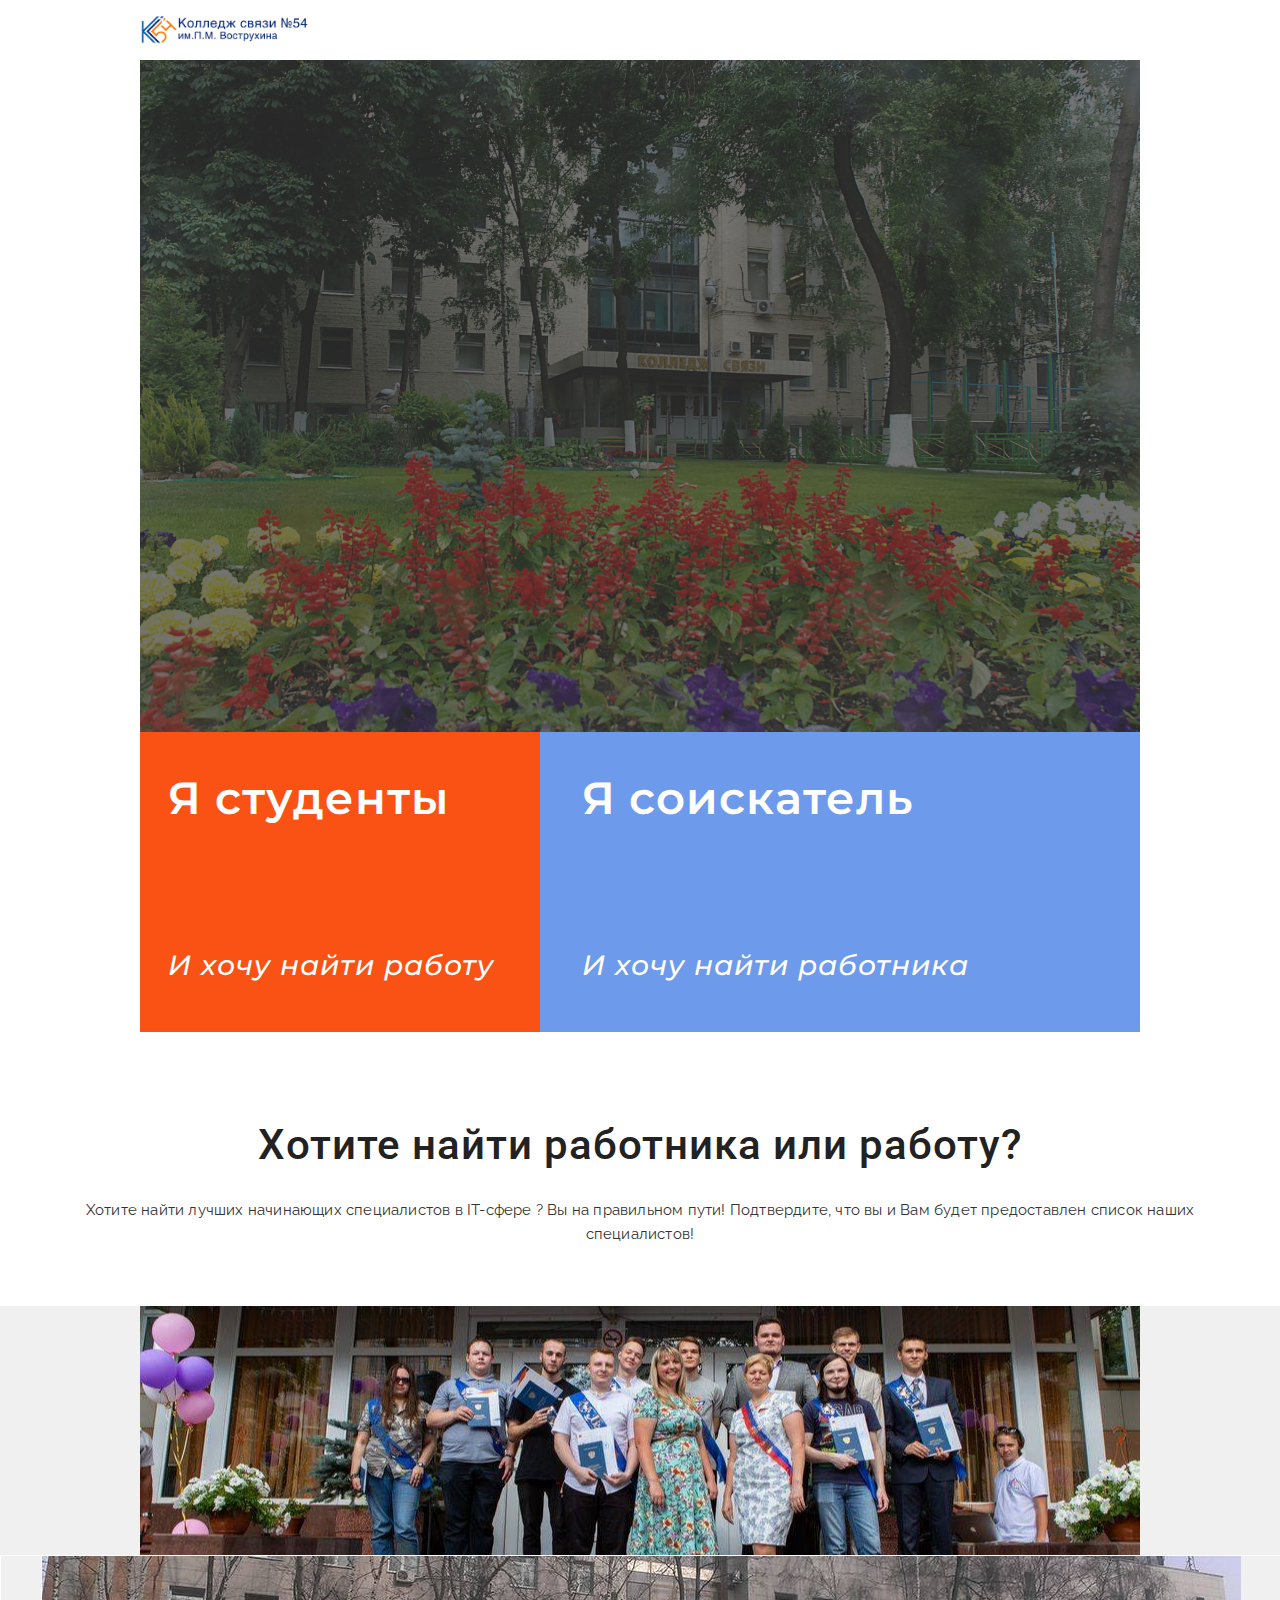
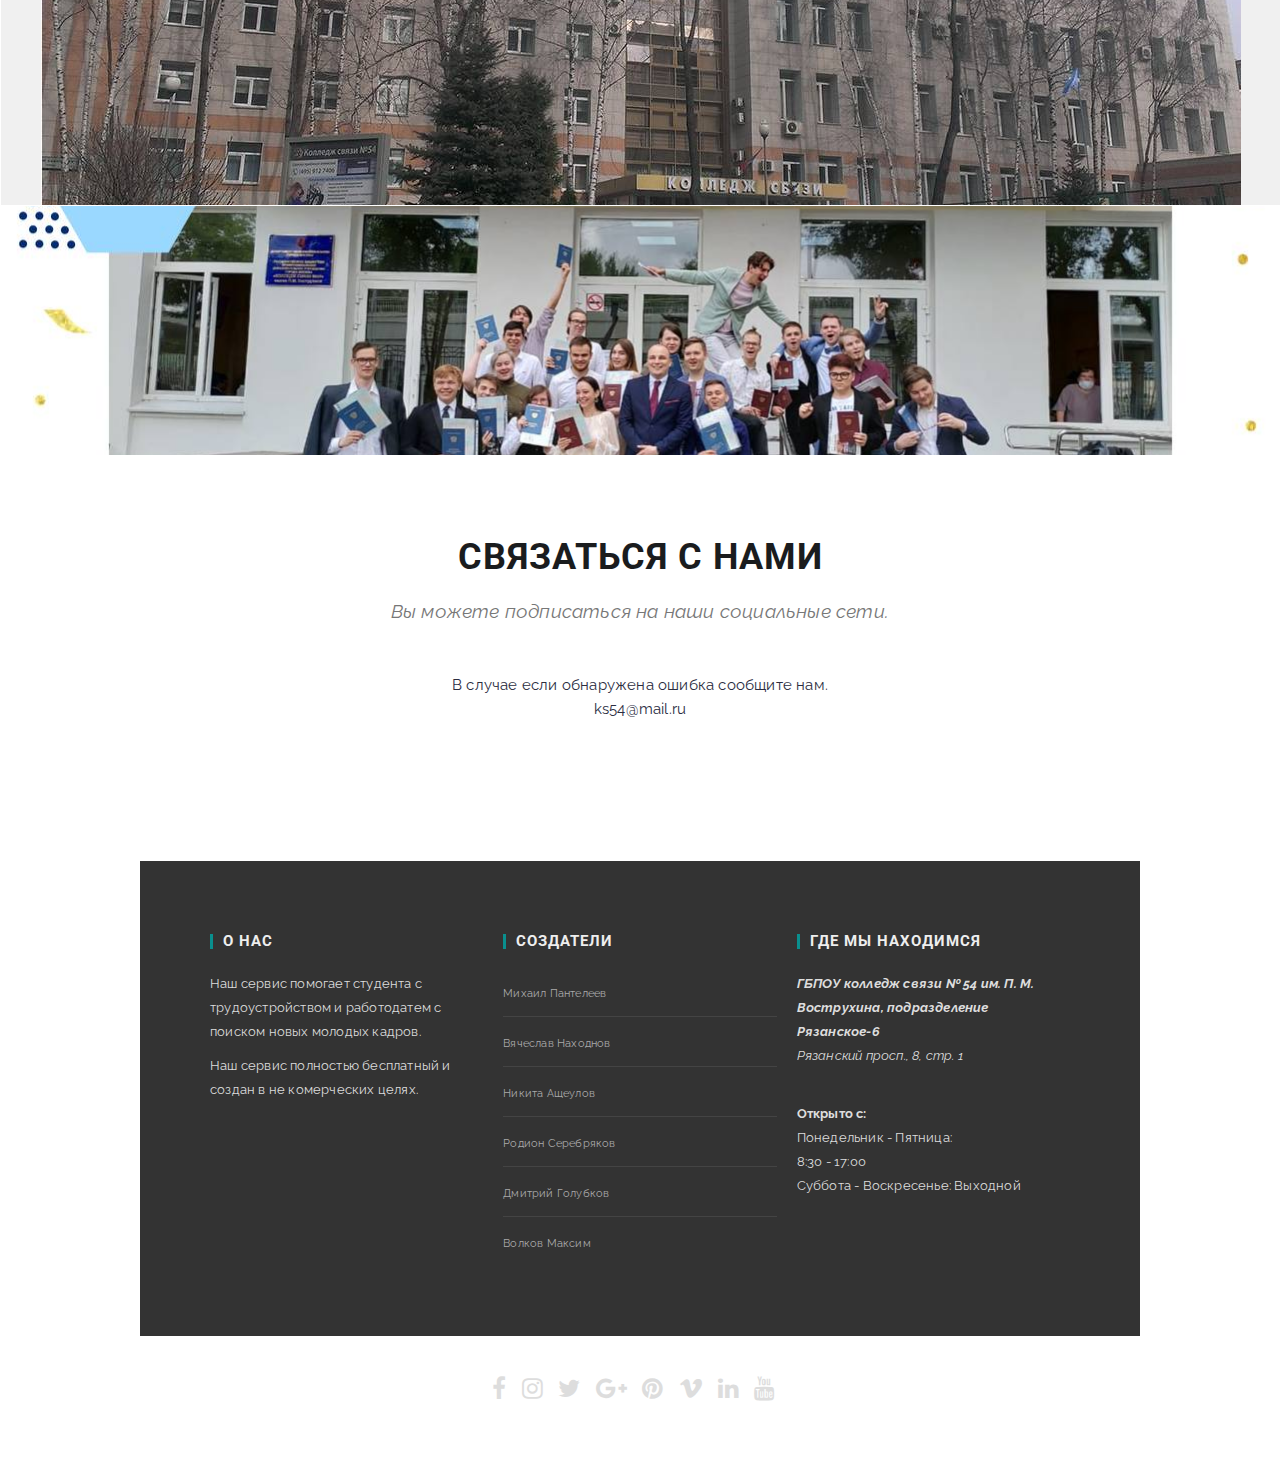
==== commit 099c33dd: "U" ====
--- a/zShop/index.html
+++ b/zShop/index.html
@@ -60,14 +60,7 @@
 					</div>
 					<div class="col-2-3">
 						<!-- Menu-main -->
-						<div id='cssmenu' class="align-right">
-							<ul>
-							   <li class="active"><a href='index.html'><span>Home</span></a></li>
-							   <li><a href='single.html'><span>About</span></a></li>
-							   <li><a href='archive.html'><span>Blog</span></a></li>
-							   <li class='last'><a href='contact.html'><span>Contacts</span></a></li>
-							</ul>
-						</div>
+						
 					</div>
 				</div>
 			</div>
@@ -85,7 +78,7 @@
 								<img src="images/college.jpg"/>	
 							</div>
 							<div class="item">
-								<img src="images/colege2.jpg"/>	
+								<img src="images/collrg2.jfif"/>	
 							</div>
 						</div>
 					</div>
@@ -97,62 +90,26 @@
 						<div class="row">
 							<div class="col-2-5 box-item">
 								<a class="box-item-inner" href="single.html">
-									<div class="box-item-image gradient-1" style="background-image: url('images/сщ.jpg')"></div>
-									<h3 class="sub-title">01.</h3>
+									<div class="box-item-image gradient-1" style="background-image: url('images/: 1px;.jpg')"></div>
+									<h3 class="sub-title">Я студенты</h3>
 									<div class="box-item-detail">
-										<h2 class="title"><strong>#</strong> T-shirt</h2>
-										<p><strong>25</strong> Products</p>
+										<h2 class="title"><strong></strong> И хочу найти работу</h2>
+
 									</div>
 								</a>
 							</div>
 							<div class="col-3-5 box-item">
 								<a class="box-item-inner" href="single.html">
-									<div class="box-item-image gradient-2" style="background-image: url('images/2.jpg')"></div>
-									<h3 class="sub-title">02.</h3>
+									<div class="box-item-image gradient-2" style="background-image: url('images/: 1.jpg')"></div>
+									<h3 class="sub-title">Я соискатель</h3>
 									<div class="box-item-detail">
-										<h2 class="title"><strong>#</strong> Blouses</h2>
-										<p><strong>13</strong> Products</p>
-									</div>
-								</a>
-							</div>
-							<div class="col-3-5 box-item">
-								<a class="box-item-inner" href="single.html">
-									<div class="box-item-image gradient-3" style="background-image: url('images/3.jpg')"></div>
-									<h3 class="sub-title">03.</h3>
-									<div class="box-item-detail">
-										<h2 class="title"><strong>#</strong> Dresses</h2>
-										<p><strong>8</strong> Products</p>
-									</div>
-								</a>
-							</div>
-							<div class="col-2-5 box-item">
-								<a class="box-item-inner" href="single.html">
-									<div class="box-item-image gradient-4" style="background-image: url('images/4.jpg')"></div>
-									<h3 class="sub-title">04.</h3>
-									<div class="box-item-detail">
-										<h2 class="title"><strong>#</strong> Hoodies</h2>
-										<p><strong>15</strong> Products</p>
-									</div>
-								</a>
-							</div>
-							<div class="col-1-2 box-item">
-								<a class="box-item-inner" href="single.html">
-									<div class="box-item-image gradient-5" style="background-image: url('images/5.jpg')"></div>
-									<h3 class="sub-title">05.</h3>
-									<div class="box-item-detail">
-										<h2 class="title"><strong>#</strong> Leggings</h2>
-										<p><strong>15</strong> Products</p>
-									</div>
-								</a>
-							</div>
-							<div class="col-1-2 box-item">
-								<a class="box-item-inner" href="single.html">
-									<div class="box-item-image gradient-6" style="background-image: url('images/6.jpg')"></div>
-									<h3 class="sub-title">06.</h3>
-									<div class="box-item-detail">
-										<h2 class="title"><strong>#</strong> Sleepwear</h2>
-										<p><strong>10</strong> Products</p>
-									</div>
+										<h2 class="title"><strong></strong> И хочу найти работника</h2>
+
+									</div>
+								</a>
+							</div>
+
+
 								</a>
 							</div>
 						</div>
@@ -165,9 +122,8 @@
 						<div class="col-1-2">
 							<div class="wrap-col">
 								<div class="box-text">
-									<h1>Travis Johnson</h1>
-									<p class="lead">Massive Dynamic has over 10 years of experience in Design. We take pride in delivering Intelligent Designs and Engaging Experiences for clients all over the World. I thrive on problem solving and working with clients to seek out the best possible design solution.</p>
-									<a class="button button-skin">Read More</a>
+									<h1>Хотите найти работника или работу?</h1>
+									<p class="lead"></p>Хотите найти лучших начинающих специалистов в IT-сфере ? Вы на правильном пути! Подтвердите, что вы  и Вам будет предоставлен список наших специалистов!
 								</div>
 							</div>
 						</div>
@@ -182,33 +138,25 @@
 							<div class="col-1-4 portfolio-box">
 								<a class="" href="#">
 									<div class="portfolio-caption">
-										<div class="portfolio-image"><img src="images/brand.png"/></div>
-										<div class="portfolio-title">Branding Title</div>
+										<div class="portfolio-image"><img src="images/1.jpg"/></div>
 									</div>
 								</a>
 							</div>
 							<div class="col-1-4 portfolio-box">
 								<a class="" href="#">
 									<div class="portfolio-caption">
-										<div class="portfolio-image"><img src="images/brand.png"/></div>
-										<div class="portfolio-title">Branding Title</div>
+										<div class="portfolio-image"><img src="images/2.jpg"/></div>
 									</div>
 								</a>
 							</div>
 							<div class="col-1-4 portfolio-box">
 								<a class="" href="#">
 									<div class="portfolio-caption">
-										<div class="portfolio-image"><img src="images/brand.png"/></div>
-										<div class="portfolio-title">Branding Title</div>
-									</div>
-								</a>
-							</div>
-							<div class="col-1-4 portfolio-box">
-								<a class="" href="#">
-									<div class="portfolio-caption">
-										<div class="portfolio-image"><img src="images/brand.png"/></div>
-										<div class="portfolio-title">Branding Title</div>
-									</div>
+										<div class="portfolio-image"><img src="images/3.jpg"/></div>
+									</div>
+								</a>
+							</div>
+
 								</a>
 							</div>
 						</div>
@@ -221,24 +169,15 @@
 						<div class="col-full">
 							<div class="box-text">
 								<div class="heading">
-									<h2>Contact Me</h2>
-									<span class="intro">Get subscriber only insights & news delivered by John Doe</span>
+									<h2>Связаться с нами</h2>
+									<span class="intro">Вы можете подписаться на наши социальные сети.</span>
 								</div>
 								<div class="content">
-									<p>Nam liber tempor cum soluta nobis eleifend option congue nihil imperdiet doming<br> id quod mazim placerat facer possim assum. </p>
+									<p>В случае если обнаружена ошибка сообщите нам. <br>ks54@mail.ru</p>
 									<div class="subscribe-form">
 										<form name="form1" id="subs_form" method="post" action="contact.php">
 											<label class="row">
-												<div class="col-2-3">
-													<div class="wrap-col">
-														<input type="text" name="name" id="name" placeholder="Enter Your Email" required="required" />
-													</div>
-												</div>
-												<div class="col-1-3">
-													<div class="wrap-col">
-														<input class="button button-skin button-subscribe" type="submit" name="Submit" value="Subscribe">
-													</div>
-												</div>
+
 											</label>
 										</form>
 									</div>
@@ -257,41 +196,41 @@
 					<div class="row">
 						<div class="col-1-3 col-footer-1">
 							<div class="wrap-col">
-								<h3 class="widget-title">About Us</h3>
-								<p>Ut volutpat consectetur aliquam. Curabitur auctor in nis ulum ornare. Metus elit vehicula dui. Curabitur auctor in nis ulum ornare. Sed consequat, augue condimentum fermentum</p>
-								<p>Sed ut perspiciatis unde omnis iste natus error sit voluptatem accusantium doloremque la udantium</p>
+								<h3 class="widget-title">О нас</h3>
+								<p>Наш сервис помогает студента с трудоустройством и работодатем с поиском новых молодых кадров.</p>
+								<p>Наш сервис полностью бесплатный и создан в не комерческих целях.</p>
 							</div>
 						</div>
 						<div class="col-1-3 col-footer-2">
 							<div class="wrap-col">
-								<h3 class="widget-title">Recent Post</h3>
+								<h3 class="widget-title">Создатели</h3>
 								<ul>
-									<li><a href="#">MOST VISITED COUNTRIES</a></li>
-									<li><a href="#">5 PLACES THAT MAKE A GREAT HOLIDAY</a></li>
-									<li><a href="#">PEBBLE TIME STEEL IS ON TRACK TO SHIP IN JULY</a></li>
-									<li><a href="#">STARTUP COMPANY’S CO-FOUNDER TALKS ON HIS NEW PRODUCT</a></li>
+									<li><a href="#">Михаил Пантелеев</a></li>
+									<li><a href="#">Вячеслав Находнов</a></li>
+									<li><a href="#">Никита Ащеулов</a></li>
+									<li><a href="#">Родион Серебряков</a></li>
+									<li><a href="#">Дмитрий Голубков</a></li>
+									<li><a href="#">Волков Максим</a></li>
 								</ul>
 							</div>
 						</div>
 						<div class="col-1-3 col-footer-3">
 							<div class="wrap-col">
-								<h3 class="widget-title">Where to Find Us</h3>
+								<h3 class="widget-title">Где мы находимся</h3>
 								<div class="row">
 									<address>
-										<strong>AUBERGE LONDON</strong>
+										<strong>ГБПОУ колледж связи № 54 им. П. М. Вострухина, подразделение Рязанское-6</strong>
 										<br>
-										Ut wisi enim
-										<br>
-										Minim veniam 12345
-										<br>
-										Exerci Tation
+										
+										Рязанский просп., 8, стр. 1
+
 									</address><br>
 									<p>
-										<strong>Opening Hours:</strong>
+										<strong>Открыто с:</strong>
 										<br>
-										Mon - Fri: 9:00 - 21:00
+										Понедельник - Пятница: <br> 8:30 - 17:00
 										<br>
-										Sat - Sun: 9:00 - 2:00
+										Суббота - Воскресенье: Выходной
 									</p>
 								</div>
 							</div>
@@ -309,9 +248,7 @@
 						<a href="#"><i class="fa fa-linkedin"></i></a>
 						<a href="#"><i class="fa fa-youtube"></i></a>
 					</div>
-					<div class="copyright">
-						Copyright @ - Designed by <a href="https://www.zerotheme.com">ZEROTHEME</a>
-					</div>
+					
 				</div>
 			</div>
 		</footer>
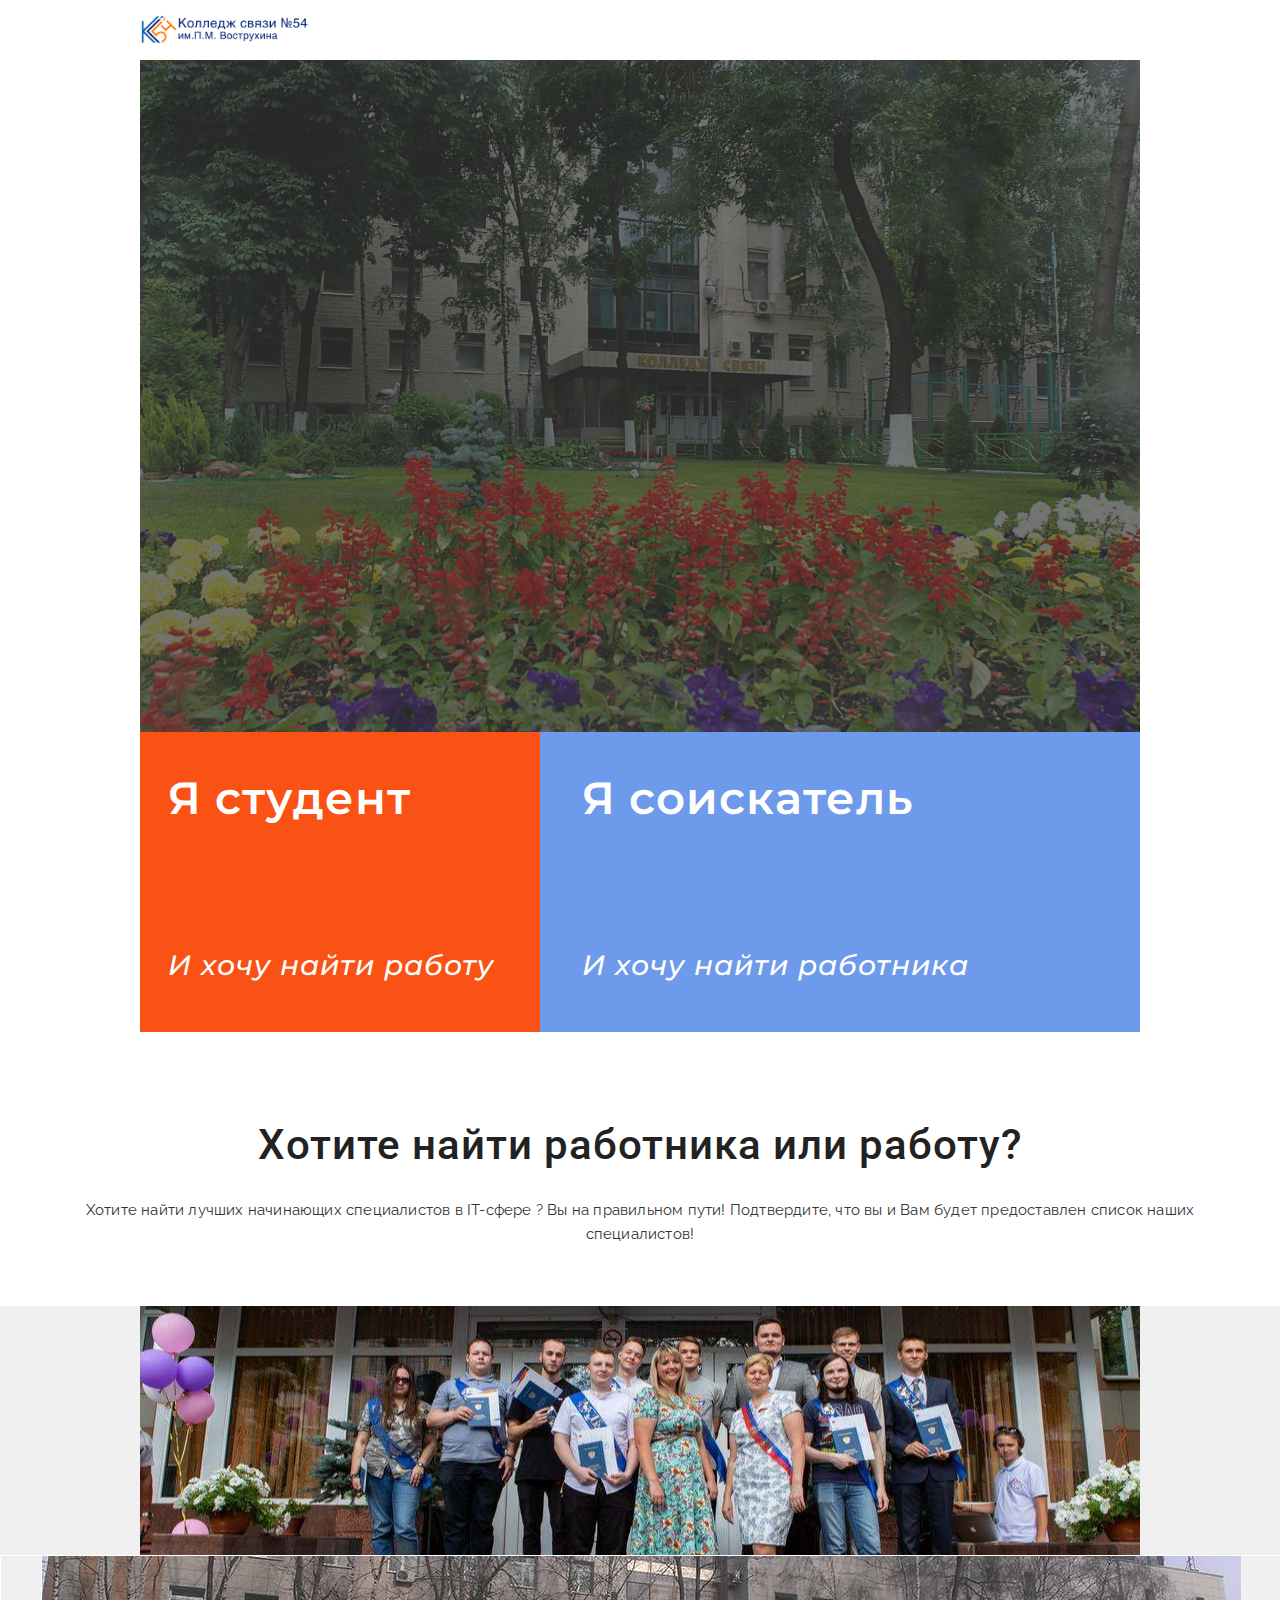
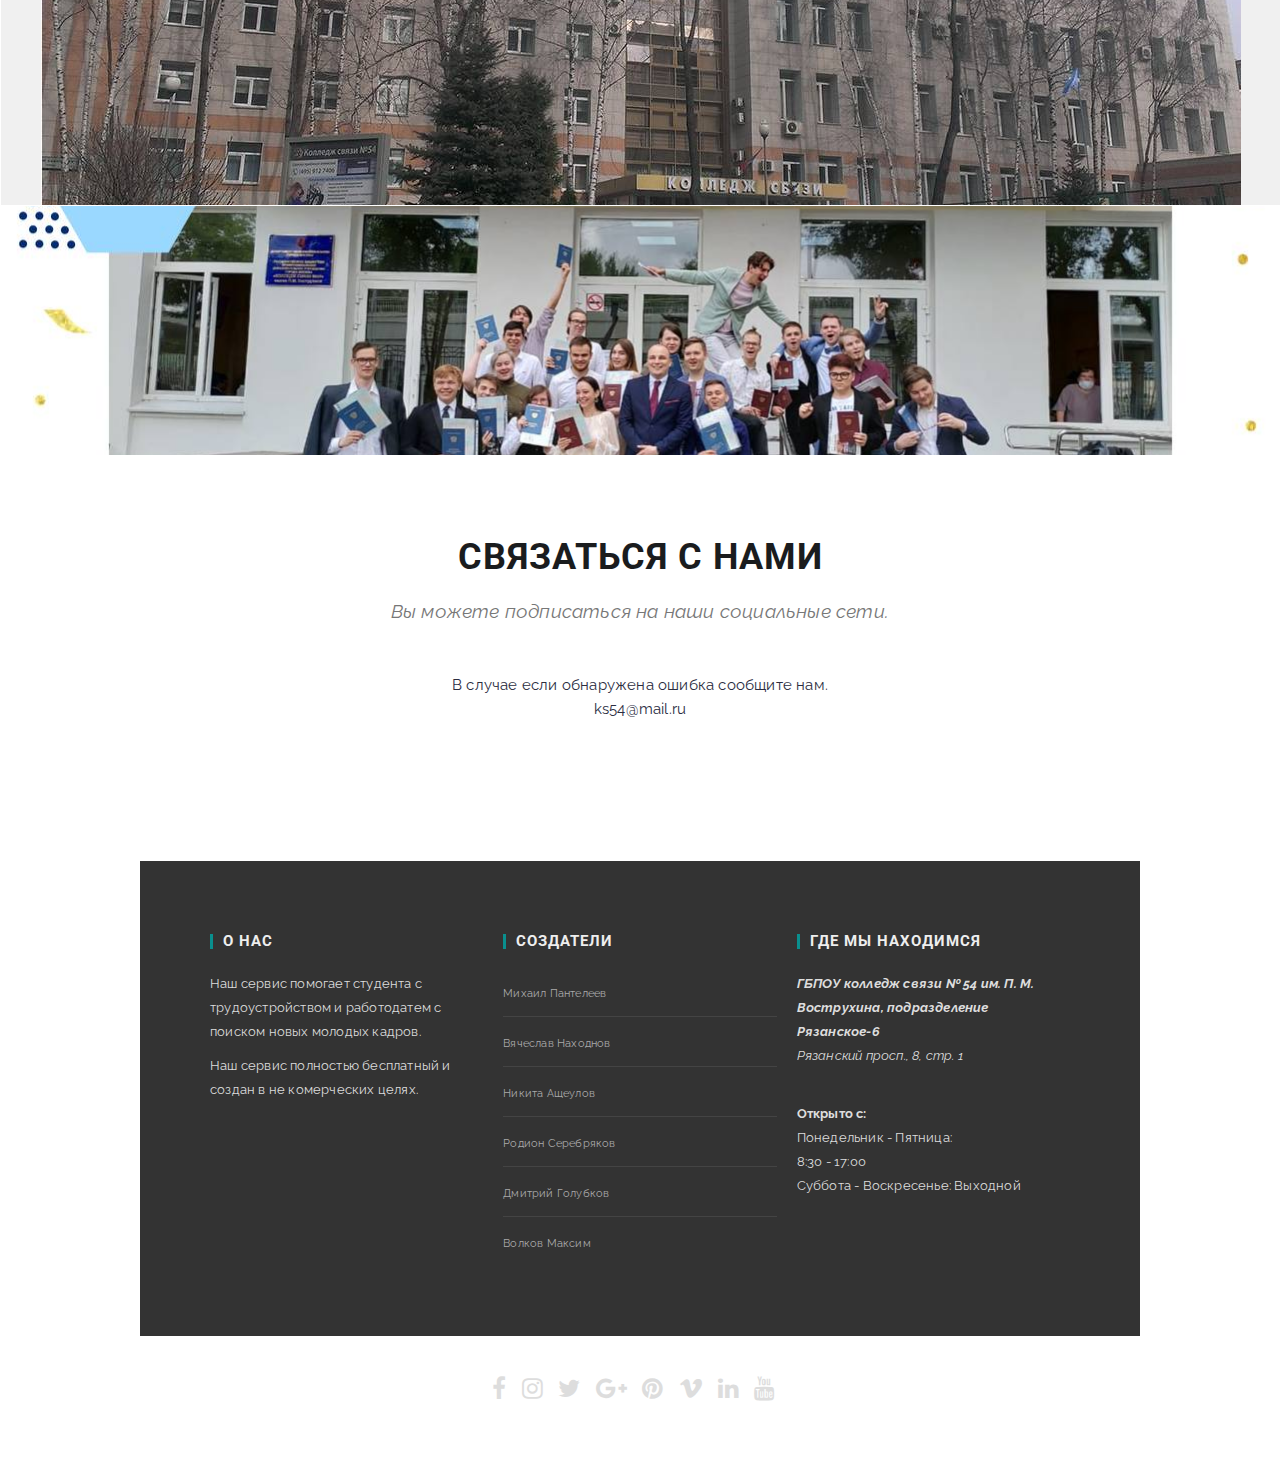
==== commit 26aa62b9: "up" ====
--- a/zShop/index.html
+++ b/zShop/index.html
@@ -85,13 +85,13 @@
 				</section>
 				
 				<!-----------------content-box-2-------------------->
-				<section class="content-box box-2">
+				<section onclick="" class="content-box box-2">
 					<div class="wrap-box"><!--Start Box-->
 						<div class="row">
 							<div class="col-2-5 box-item">
-								<a class="box-item-inner" href="single.html">
+								<a class="box-item-inner" href="RegistrationPage.html">
 									<div class="box-item-image gradient-1" style="background-image: url('images/: 1px;.jpg')"></div>
-									<h3 class="sub-title">Я студенты</h3>
+									<h3 class="sub-title">Я студент</h3>
 									<div class="box-item-detail">
 										<h2 class="title"><strong></strong> И хочу найти работу</h2>
 
@@ -99,7 +99,7 @@
 								</a>
 							</div>
 							<div class="col-3-5 box-item">
-								<a class="box-item-inner" href="single.html">
+								<a class="box-item-inner" href="index2.html">
 									<div class="box-item-image gradient-2" style="background-image: url('images/: 1.jpg')"></div>
 									<h3 class="sub-title">Я соискатель</h3>
 									<div class="box-item-detail">
